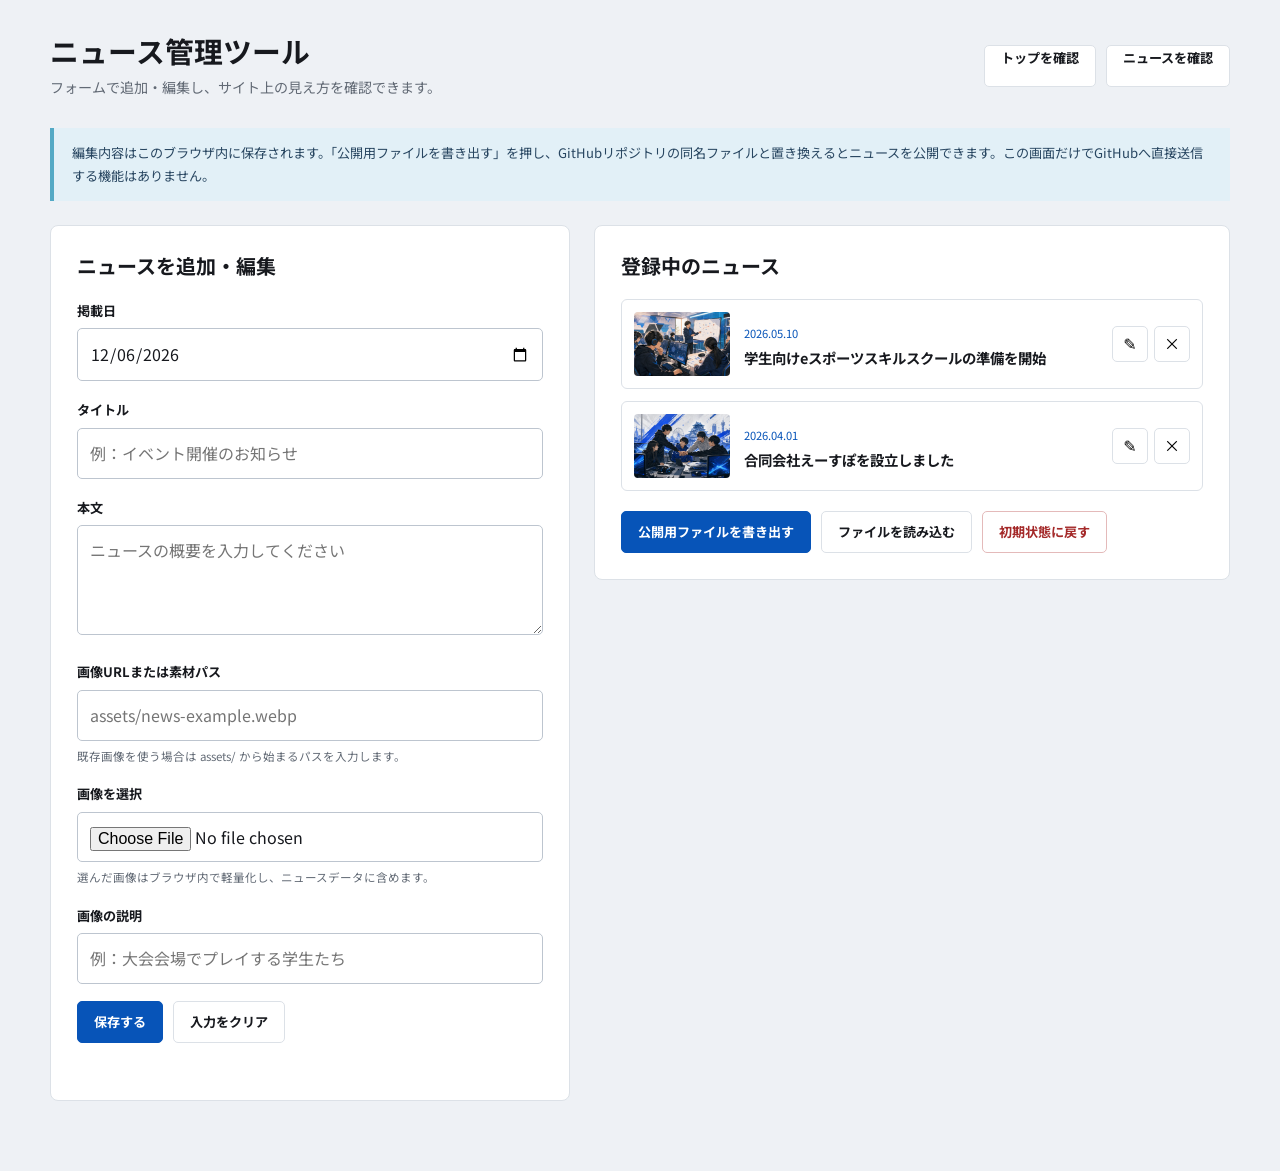
==== admin.html @ c369cc40 "Launch renewed responsive website" ====
<!doctype html>
<html lang="ja">
  <head>
    <meta charset="utf-8">
    <meta name="viewport" content="width=device-width, initial-scale=1">
    <meta name="robots" content="noindex,nofollow">
    <title>ニュース管理ツール | 合同会社えーすぽ</title>
    <link rel="icon" href="assets/logo.png" type="image/png">
    <link rel="preconnect" href="https://fonts.googleapis.com">
    <link rel="preconnect" href="https://fonts.gstatic.com" crossorigin>
    <link href="https://fonts.googleapis.com/css2?family=Noto+Sans+JP:wght@400;600;700;800&display=swap" rel="stylesheet">
    <link rel="stylesheet" href="styles.css">
  </head>
  <body class="admin-body">
    <main class="admin-shell">
      <header class="admin-topbar">
        <div class="admin-title">
          <h1>ニュース管理ツール</h1>
          <p>フォームで追加・編集し、サイト上の見え方を確認できます。</p>
        </div>
        <div class="admin-actions">
          <a class="admin-button" href="index.html" target="_blank" rel="noopener">トップを確認</a>
          <a class="admin-button" href="news.html" target="_blank" rel="noopener">ニュースを確認</a>
        </div>
      </header>

      <div class="admin-notice">
        編集内容はこのブラウザ内に保存されます。「公開用ファイルを書き出す」を押し、GitHubリポジトリの同名ファイルと置き換えるとニュースを公開できます。この画面だけでGitHubへ直接送信する機能はありません。
      </div>

      <div class="admin-grid">
        <section class="admin-panel" aria-labelledby="form-title">
          <h2 id="form-title">ニュースを追加・編集</h2>
          <form id="news-form">
            <input type="hidden" id="news-id">
            <div class="field">
              <label for="news-date">掲載日</label>
              <input type="date" id="news-date" required>
            </div>
            <div class="field">
              <label for="news-title">タイトル</label>
              <input type="text" id="news-title" maxlength="70" required placeholder="例：イベント開催のお知らせ">
            </div>
            <div class="field">
              <label for="news-summary">本文</label>
              <textarea id="news-summary" maxlength="260" required placeholder="ニュースの概要を入力してください"></textarea>
            </div>
            <div class="field">
              <label for="news-image">画像URLまたは素材パス</label>
              <input type="text" id="news-image" placeholder="assets/news-example.webp">
              <p class="field-help">既存画像を使う場合は assets/ から始まるパスを入力します。</p>
            </div>
            <div class="field">
              <label for="news-image-file">画像を選択</label>
              <input type="file" id="news-image-file" accept="image/jpeg,image/png,image/webp">
              <p class="field-help">選んだ画像はブラウザ内で軽量化し、ニュースデータに含めます。</p>
            </div>
            <div class="field">
              <label for="news-alt">画像の説明</label>
              <input type="text" id="news-alt" maxlength="100" placeholder="例：大会会場でプレイする学生たち">
            </div>
            <div class="admin-actions">
              <button class="admin-button primary" type="submit">保存する</button>
              <button class="admin-button" type="button" id="cancel-edit">入力をクリア</button>
            </div>
          </form>
          <p class="admin-status" id="admin-status" role="status"></p>
        </section>

        <section class="admin-panel" aria-labelledby="list-title">
          <h2 id="list-title">登録中のニュース</h2>
          <div class="editor-news-list" id="editor-news-list"></div>
          <div class="admin-actions" style="margin-top: 20px">
            <button class="admin-button primary" type="button" id="export-news">公開用ファイルを書き出す</button>
            <label class="admin-button" for="import-news" style="display:inline-flex;align-items:center">ファイルを読み込む</label>
            <input type="file" id="import-news" accept=".js,.json" hidden>
            <button class="admin-button danger" type="button" id="reset-news">初期状態に戻す</button>
          </div>
        </section>
      </div>
    </main>

    <script src="news-data.js"></script>
    <script src="admin.js"></script>
  </body>
</html>
---- styles.css ----
:root {
  --blue: #0754b8;
  --blue-dark: #063b7d;
  --cyan: #53a9c5;
  --ink: #17191e;
  --ink-soft: #343942;
  --vision: #343942;
  --vision-deep: #292d34;
  --vision-soft: #424852;
  --paper: #f7f8fa;
  --white: #ffffff;
  --muted: #626a75;
  --line: #dce1e7;
  --max: 1160px;
  --header-height: 58px;
}

* {
  box-sizing: border-box;
}

html {
  scroll-behavior: smooth;
  scroll-padding-top: calc(var(--header-height) + 18px);
  overflow-x: clip;
}

body {
  margin: 0;
  overflow-x: clip;
  background: var(--vision);
  color: var(--white);
  font-family: "Noto Sans JP", system-ui, sans-serif;
  font-size: 16px;
  font-weight: 400;
  letter-spacing: 0;
  line-height: 1.8;
}

img {
  display: block;
  max-width: 100%;
}

a {
  color: inherit;
  text-decoration: none;
}

button,
input,
textarea,
select {
  font: inherit;
}

h1,
h2,
h3,
p,
figure,
ol,
dl {
  margin-top: 0;
}

h1,
h2,
h3 {
  line-height: 1.35;
  text-wrap: balance;
  word-break: auto-phrase;
  overflow-wrap: anywhere;
}

.site-header {
  position: fixed;
  inset: 0 0 auto;
  z-index: 50;
  min-height: var(--header-height);
  background: rgba(18, 20, 25, 0.72);
  border-bottom: 1px solid rgba(255, 255, 255, 0.12);
  backdrop-filter: blur(14px);
  -webkit-backdrop-filter: blur(14px);
  transition: background 180ms ease, box-shadow 180ms ease;
}

.site-header.is-scrolled,
.site-header.is-compact {
  background: rgba(18, 20, 25, 0.94);
  box-shadow: 0 8px 30px rgba(0, 0, 0, 0.16);
}

.header-inner {
  width: min(var(--max), calc(100% - 40px));
  min-height: var(--header-height);
  display: flex;
  align-items: center;
  justify-content: space-between;
  gap: 28px;
  margin: 0 auto;
}

.brand {
  min-width: 0;
  display: inline-flex;
  align-items: center;
  gap: 10px;
  color: var(--white);
  font-size: 0.9rem;
  font-weight: 700;
  white-space: nowrap;
}

.brand img {
  width: 38px;
  height: 34px;
  object-fit: contain;
}

.nav {
  display: flex;
  align-items: center;
  gap: 24px;
  color: var(--white);
  font-size: 0.82rem;
  font-weight: 600;
}

.nav a {
  opacity: 0.88;
  transition: opacity 160ms ease, color 160ms ease;
}

.nav a:hover,
.nav a[aria-current="page"] {
  color: #a9d6ff;
  opacity: 1;
}

.nav-contact {
  padding: 6px 12px;
  background: var(--blue);
  border-radius: 5px;
}

.nav a.nav-contact:hover {
  color: var(--white);
  background: #1767c9;
}

.nav-toggle {
  display: none;
  width: 42px;
  height: 42px;
  padding: 9px;
  border: 0;
  background: transparent;
  cursor: pointer;
}

.nav-toggle span {
  display: block;
  width: 24px;
  height: 2px;
  margin: 5px 0;
  background: var(--white);
  transition: transform 160ms ease, opacity 160ms ease;
}

.hero {
  position: relative;
  min-height: min(760px, 86svh);
  display: grid;
  align-items: end;
  overflow: hidden;
  padding: calc(var(--header-height) + 64px) 20px 72px;
  color: var(--white);
  background: var(--ink);
}

.hero-media {
  position: absolute;
  inset: 0;
  background-image: url("assets/hero.png");
  background-position: center;
  background-size: cover;
  transform: scale(1.02) translateY(var(--hero-shift, 0));
  will-change: transform;
}

.hero::after {
  content: "";
  position: absolute;
  inset: 0;
  background: rgba(13, 16, 21, 0.64);
}

.hero-inner {
  position: relative;
  z-index: 1;
  width: min(var(--max), 100%);
  margin: 0 auto;
}

.eyebrow {
  margin-bottom: 14px;
  color: var(--cyan);
  font-size: 0.78rem;
  font-weight: 800;
  letter-spacing: 0.08em;
  text-transform: uppercase;
}

.hero .eyebrow {
  color: #a9d6ff;
}

.hero h1 {
  max-width: 12em;
  margin-bottom: 22px;
  font-size: 4rem;
  font-weight: 800;
  line-height: 1.22;
}

.hero-title-line {
  display: block;
}

.hero-title-line > span {
  display: inline-block;
}

.hero-lead {
  max-width: 670px;
  margin-bottom: 30px;
  color: rgba(255, 255, 255, 0.9);
  font-size: 1.12rem;
  font-weight: 600;
  line-height: 1.9;
}

.hero-actions {
  display: flex;
  flex-wrap: wrap;
  gap: 12px;
}

.button {
  min-height: 48px;
  display: inline-flex;
  align-items: center;
  justify-content: center;
  padding: 0 22px;
  border: 1px solid transparent;
  border-radius: 6px;
  font-size: 0.92rem;
  font-weight: 700;
  transition: transform 160ms ease, background 160ms ease, box-shadow 160ms ease;
}

.button:hover {
  transform: translateY(-2px);
  box-shadow: 0 10px 26px rgba(0, 0, 0, 0.18);
}

.button.primary {
  color: var(--white);
  background: var(--blue);
}

.button.primary:hover {
  background: #1767c9;
}

.button.secondary {
  color: var(--white);
  background: rgba(255, 255, 255, 0.06);
  border-color: rgba(255, 255, 255, 0.72);
}

.section {
  width: min(var(--max), calc(100% - 40px));
  margin: 0 auto;
  padding: 96px 0;
}

.section.inner {
  width: min(var(--max), calc(100% - 40px));
}

.section-heading {
  max-width: 720px;
  margin-bottom: 44px;
}

.section-heading h2,
.vision-section h2,
.contact-section h2,
.page-hero h1 {
  margin-bottom: 18px;
  font-size: 3rem;
  font-weight: 800;
}

.section-heading > p:last-child,
.page-hero p:last-child {
  margin-bottom: 0;
  color: rgba(255, 255, 255, 0.72);
  font-size: 1.02rem;
  line-height: 1.9;
}

.business-layout {
  display: grid;
  grid-template-columns: minmax(0, 1.2fr) minmax(300px, 0.8fr);
  gap: 28px;
}

.business-feature {
  min-height: 390px;
  display: flex;
  flex-direction: column;
  justify-content: flex-end;
  padding: 46px;
  color: var(--white);
  background: var(--blue-dark);
  border-radius: 8px;
}

.feature-number {
  margin-bottom: auto;
  color: #9fc8f6;
  font-size: 0.88rem;
  font-weight: 800;
}

.business-feature h3 {
  margin-bottom: 20px;
  font-size: 2.5rem;
  font-weight: 800;
}

.business-feature > p:last-child {
  max-width: 650px;
  margin-bottom: 0;
  color: rgba(255, 255, 255, 0.86);
  line-height: 1.9;
}

.outcome-list {
  display: grid;
  gap: 12px;
  margin: 0;
  padding: 0;
  list-style: none;
}

.outcome-list li {
  min-height: 116px;
  display: flex;
  flex-direction: column;
  justify-content: center;
  padding: 22px 26px;
  background: var(--vision-deep);
  border: 1px solid rgba(255, 255, 255, 0.13);
  border-left: 5px solid var(--cyan);
  border-radius: 6px;
}

.outcome-list span {
  color: var(--blue);
  font-size: 0.72rem;
  font-weight: 800;
  letter-spacing: 0.06em;
  text-transform: uppercase;
}

.outcome-list strong {
  font-size: 1.22rem;
}

.vision-section {
  color: var(--white);
  background: var(--vision-deep);
}

.vision-section .section {
  padding-top: 104px;
  padding-bottom: 104px;
}

.vision-section h2 {
  max-width: 900px;
}

.vision-section .inner > p:last-child {
  max-width: 820px;
  margin-bottom: 0;
  color: rgba(255, 255, 255, 0.82);
  font-size: 1.06rem;
  line-height: 2;
}

.representative-layout {
  display: grid;
  grid-template-columns: minmax(320px, 0.88fr) minmax(0, 1.12fr);
  align-items: center;
  gap: 72px;
}

.representative-photo {
  position: relative;
  aspect-ratio: 1;
  margin: 0;
  overflow: hidden;
  background: #e3e2dc;
  border-radius: 8px;
}

.representative-photo::after {
  content: "01";
  position: absolute;
  right: 14px;
  bottom: -18px;
  color: rgba(255, 255, 255, 0.55);
  font-size: 7rem;
  font-weight: 800;
  line-height: 1;
}

.representative-photo img {
  width: 100%;
  height: 100%;
  object-fit: cover;
}

.representative-copy .role {
  margin-bottom: 10px;
  color: var(--blue);
  font-size: 0.84rem;
  font-weight: 700;
}

.representative-copy h3 {
  margin-bottom: 26px;
  font-size: 2.7rem;
  font-weight: 800;
}

.representative-copy > p:last-child {
  max-width: 620px;
  margin-bottom: 0;
  color: rgba(255, 255, 255, 0.78);
  font-size: 1.03rem;
  line-height: 2;
}

.heading-row {
  max-width: none;
  display: flex;
  align-items: end;
  justify-content: space-between;
  gap: 24px;
}

.heading-row h2 {
  margin-bottom: 0;
}

.text-link {
  color: var(--blue);
  font-size: 0.9rem;
  font-weight: 700;
}

.text-link::after {
  content: " →";
}

.news-grid {
  display: grid;
  grid-template-columns: repeat(3, minmax(0, 1fr));
  gap: 22px;
}

.news-grid.archive {
  grid-template-columns: repeat(2, minmax(0, 1fr));
}

.news-card {
  min-width: 0;
  overflow: hidden;
  background: var(--vision-deep);
  border: 1px solid rgba(255, 255, 255, 0.13);
  border-radius: 8px;
  transition: transform 180ms ease, box-shadow 180ms ease;
}

.news-card:hover {
  transform: translateY(-4px);
  box-shadow: 0 18px 36px rgba(20, 35, 55, 0.11);
}

.news-image {
  aspect-ratio: 16 / 9;
  overflow: hidden;
  background: #e8ebef;
}

.news-image img {
  width: 100%;
  height: 100%;
  object-fit: cover;
  transition: transform 400ms ease;
}

.news-card:hover .news-image img {
  transform: scale(1.025);
}

.news-card-copy {
  padding: 22px;
}

.news-card time {
  color: var(--blue);
  font-size: 0.78rem;
  font-weight: 700;
}

.news-card h3 {
  margin: 8px 0 12px;
  font-size: 1.12rem;
  font-weight: 700;
  line-height: 1.65;
}

.news-card p {
  margin-bottom: 16px;
  color: rgba(255, 255, 255, 0.68);
  font-size: 0.88rem;
  line-height: 1.8;
}

.read-more {
  color: var(--blue);
  font-size: 0.8rem;
  font-weight: 700;
}

.company-section {
  background: var(--vision-deep);
}

.company-table {
  margin-bottom: 0;
  border-top: 1px solid rgba(255, 255, 255, 0.14);
}

.company-table > div {
  display: grid;
  grid-template-columns: 180px 1fr;
  gap: 30px;
  padding: 22px 0;
  border-bottom: 1px solid rgba(255, 255, 255, 0.14);
}

.company-table dt {
  color: var(--blue);
  font-size: 0.85rem;
  font-weight: 700;
}

.company-table dd {
  margin: 0;
  font-weight: 600;
}

.contact-section {
  color: var(--white);
  background: var(--vision-soft);
}

.contact-inner {
  display: flex;
  align-items: center;
  justify-content: space-between;
  gap: 42px;
  padding-top: 76px;
  padding-bottom: 76px;
}

.contact-section h2 {
  max-width: 760px;
  margin-bottom: 0;
  font-size: 2.4rem;
}

.footer {
  color: var(--white);
  background: #0d0f13;
  border-top: 1px solid rgba(255, 255, 255, 0.08);
}

.footer-inner {
  width: min(var(--max), calc(100% - 40px));
  min-height: 90px;
  display: flex;
  align-items: center;
  justify-content: space-between;
  gap: 20px;
  margin: 0 auto;
}

.footer p {
  margin: 0;
  color: rgba(255, 255, 255, 0.62);
  font-size: 0.72rem;
}

.page-hero {
  padding-top: var(--header-height);
  color: var(--white);
  background: var(--vision-deep);
}

.page-hero .section {
  padding-top: 92px;
  padding-bottom: 74px;
}

.page-hero h1 {
  margin-bottom: 14px;
}

.page-hero p:last-child {
  color: rgba(255, 255, 255, 0.76);
}

.news-archive {
  min-height: 50vh;
}

.empty-news {
  grid-column: 1 / -1;
  padding: 40px;
  color: rgba(255, 255, 255, 0.72);
  text-align: center;
  background: var(--vision-deep);
  border: 1px solid rgba(255, 255, 255, 0.13);
  border-radius: 8px;
}

.reveal {
  opacity: 0;
  transform: translate3d(-42px, 14px, 0);
  transition: opacity 680ms ease, transform 680ms cubic-bezier(.2, .72, .2, 1);
  will-change: opacity, transform;
}

.reveal.reveal-from-right {
  transform: translate3d(42px, 14px, 0);
}

.reveal.is-visible {
  opacity: 1;
  transform: none;
}

.desktop-only {
  display: initial;
}

/* News editor */
.admin-body {
  background: #eef1f5;
  color: var(--ink);
}

.admin-shell {
  width: min(1180px, calc(100% - 32px));
  margin: 0 auto;
  padding: 32px 0 70px;
}

.admin-topbar {
  display: flex;
  align-items: center;
  justify-content: space-between;
  gap: 20px;
  margin-bottom: 28px;
}

.admin-title h1 {
  margin-bottom: 4px;
  font-size: 1.8rem;
}

.admin-title p {
  margin-bottom: 0;
  color: var(--muted);
  font-size: 0.88rem;
}

.admin-grid {
  display: grid;
  grid-template-columns: minmax(0, 0.9fr) minmax(340px, 1.1fr);
  gap: 24px;
  align-items: start;
}

.admin-panel {
  padding: 26px;
  background: var(--white);
  border: 1px solid var(--line);
  border-radius: 8px;
}

.admin-panel h2 {
  margin-bottom: 20px;
  font-size: 1.25rem;
}

.field {
  margin-bottom: 17px;
}

.field label {
  display: block;
  margin-bottom: 6px;
  font-size: 0.82rem;
  font-weight: 700;
}

.field input,
.field textarea,
.field select {
  width: 100%;
  padding: 10px 12px;
  color: var(--ink);
  background: var(--white);
  border: 1px solid #bdc5cf;
  border-radius: 5px;
}

.field textarea {
  min-height: 110px;
  resize: vertical;
}

.field-help {
  margin: 6px 0 0;
  color: var(--muted);
  font-size: 0.72rem;
  line-height: 1.6;
}

.admin-actions {
  display: flex;
  flex-wrap: wrap;
  gap: 10px;
}

.admin-button {
  min-height: 42px;
  padding: 0 16px;
  border: 1px solid var(--line);
  border-radius: 5px;
  background: var(--white);
  color: var(--ink);
  font-size: 0.82rem;
  font-weight: 700;
  cursor: pointer;
}

.admin-button.primary {
  color: var(--white);
  background: var(--blue);
  border-color: var(--blue);
}

.admin-button.danger {
  color: #a42929;
  border-color: #e4baba;
}

.editor-news-list {
  display: grid;
  gap: 12px;
}

.editor-news-item {
  display: grid;
  grid-template-columns: 96px 1fr auto;
  gap: 14px;
  align-items: center;
  padding: 12px;
  border: 1px solid var(--line);
  border-radius: 6px;
}

.editor-news-item img {
  width: 96px;
  height: 64px;
  object-fit: cover;
  border-radius: 4px;
}

.editor-news-item h3 {
  margin: 2px 0;
  font-size: 0.9rem;
  line-height: 1.5;
}

.editor-news-item time {
  color: var(--blue);
  font-size: 0.7rem;
}

.editor-item-actions {
  display: flex;
  gap: 6px;
}

.editor-item-actions button {
  width: 36px;
  height: 36px;
  border: 1px solid var(--line);
  border-radius: 5px;
  background: var(--white);
  cursor: pointer;
}

.admin-notice {
  margin-bottom: 24px;
  padding: 14px 18px;
  color: #284661;
  background: #e2f0f7;
  border-left: 4px solid var(--cyan);
  font-size: 0.82rem;
  line-height: 1.7;
}

.admin-status {
  min-height: 1.5em;
  margin: 12px 0 0;
  color: var(--blue);
  font-size: 0.78rem;
  font-weight: 700;
}

@media (max-width: 980px) {
  .nav {
    gap: 14px;
  }

  .hero h1 {
    font-size: 3.3rem;
  }

  .news-grid {
    grid-template-columns: repeat(2, minmax(0, 1fr));
  }

  .representative-layout {
    gap: 44px;
  }

  .admin-grid {
    grid-template-columns: 1fr;
  }
}

@media (max-width: 780px) {
  :root {
    --header-height: 54px;
  }

  body {
    font-size: 15px;
    line-height: 1.85;
  }

  .header-inner {
    width: calc(100% - 28px);
  }

  .brand span {
    font-size: 0.78rem;
  }

  .brand img {
    width: 34px;
    height: 31px;
  }

  .nav-toggle {
    display: block;
  }

  .nav {
    position: absolute;
    top: 100%;
    left: 0;
    width: 100%;
    display: none;
    flex-direction: column;
    align-items: stretch;
    gap: 0;
    padding: 10px 18px 18px;
    background: rgba(18, 20, 25, 0.97);
  }

  .nav.is-open {
    display: flex;
  }

  .nav a {
    padding: 12px 4px;
    border-bottom: 1px solid rgba(255, 255, 255, 0.1);
  }

  .nav-contact {
    margin-top: 8px;
    text-align: center;
    border-bottom: 0 !important;
  }

  .hero {
    min-height: 690px;
    padding: calc(var(--header-height) + 50px) 18px 46px;
  }

  .hero-media {
    background-position: 58% center;
  }

  .hero h1 {
    max-width: 10.5em;
    margin-bottom: 18px;
    font-size: 2.55rem;
    line-height: 1.35;
  }

  .hero-lead {
    max-width: 34em;
    font-size: 1rem;
    font-weight: 600;
    line-height: 1.9;
  }

  .section,
  .section.inner {
    width: calc(100% - 32px);
    padding: 72px 0;
  }

  .section-heading {
    margin-bottom: 32px;
  }

  .section-heading h2,
  .vision-section h2,
  .page-hero h1 {
    font-size: 2.25rem;
  }

  .business-layout,
  .representative-layout,
  .news-grid,
  .news-grid.archive {
    grid-template-columns: 1fr;
  }

  .business-feature {
    min-height: 330px;
    padding: 30px 24px;
  }

  .business-feature h3 {
    font-size: 2rem;
  }

  .vision-section .section {
    padding-top: 78px;
    padding-bottom: 78px;
  }

  .representative-layout {
    gap: 34px;
  }

  .representative-copy h3 {
    font-size: 2.2rem;
  }

  .representative-copy > p:last-child {
    font-size: 0.98rem;
  }

  .heading-row {
    align-items: flex-end;
  }

  .company-table > div {
    grid-template-columns: 1fr;
    gap: 6px;
    padding: 18px 0;
  }

  .contact-inner {
    align-items: flex-start;
    flex-direction: column;
    gap: 26px;
  }

  .contact-section h2 {
    font-size: 2rem;
  }

  .footer-inner {
    min-height: 110px;
    align-items: flex-start;
    flex-direction: column;
    justify-content: center;
    gap: 10px;
  }

  .page-hero .section {
    padding-top: 74px;
    padding-bottom: 60px;
  }

  .desktop-only {
    display: none;
  }

  .reveal {
    transform: translate3d(-26px, 10px, 0);
  }

  .reveal.reveal-from-right {
    transform: translate3d(26px, 10px, 0);
  }

  .admin-topbar {
    align-items: flex-start;
    flex-direction: column;
  }

  .editor-news-item {
    grid-template-columns: 76px 1fr;
  }

  .editor-news-item img {
    width: 76px;
    height: 56px;
  }

  .editor-item-actions {
    grid-column: 1 / -1;
    justify-content: flex-end;
  }
}

@media (max-width: 420px) {
  .hero {
    min-height: 650px;
  }

  .hero h1 {
    font-size: 2.08rem;
  }

  .hero-actions {
    display: grid;
  }

  .button {
    width: 100%;
  }

  .section-heading h2,
  .vision-section h2,
  .page-hero h1 {
    font-size: 2rem;
  }

  .heading-row {
    align-items: flex-start;
    flex-direction: column;
  }

  .contact-section h2 {
    font-size: 1.72rem;
  }
}

@media (prefers-reduced-motion: reduce) {
  html {
    scroll-behavior: auto;
  }

  *,
  *::before,
  *::after {
    scroll-behavior: auto !important;
    transition-duration: 0.01ms !important;
  }

  .reveal {
    opacity: 1;
    transform: none;
  }
}
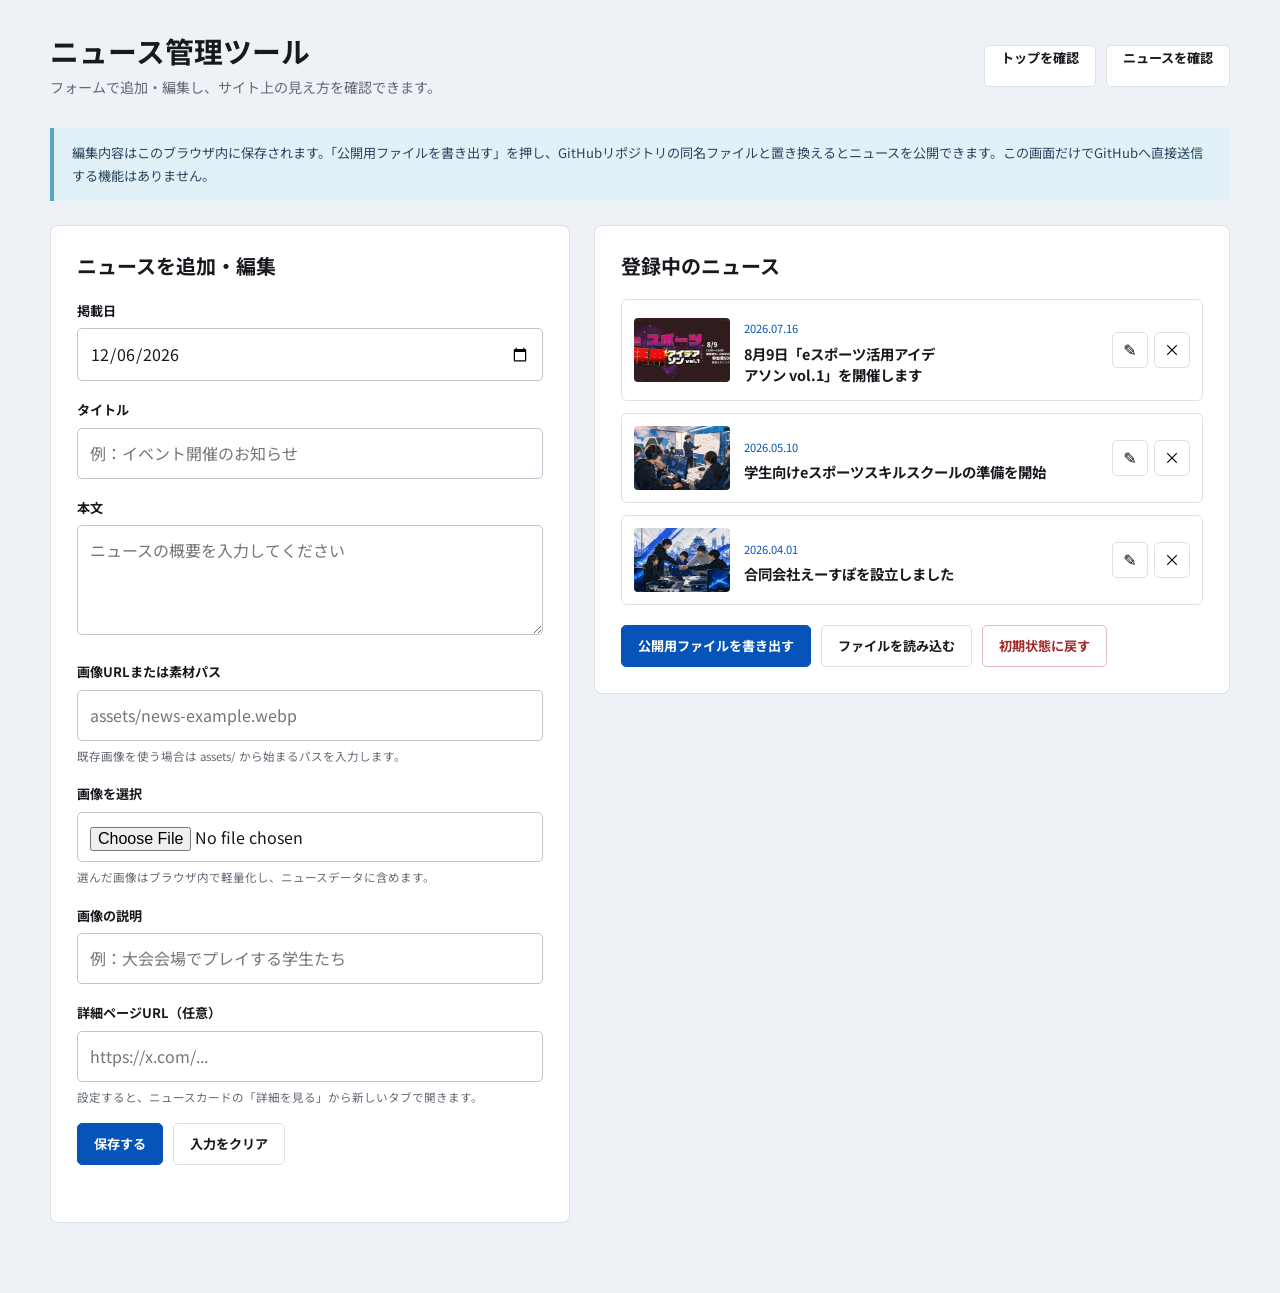
==== commit ec8e4275: "Publish August esports ideathon news" ====
--- a/admin.html
+++ b/admin.html
@@ -59,6 +59,11 @@
               <label for="news-alt">画像の説明</label>
               <input type="text" id="news-alt" maxlength="100" placeholder="例：大会会場でプレイする学生たち">
             </div>
+            <div class="field">
+              <label for="news-url">詳細ページURL（任意）</label>
+              <input type="url" id="news-url" placeholder="https://x.com/...">
+              <p class="field-help">設定すると、ニュースカードの「詳細を見る」から新しいタブで開きます。</p>
+            </div>
             <div class="admin-actions">
               <button class="admin-button primary" type="submit">保存する</button>
               <button class="admin-button" type="button" id="cancel-edit">入力をクリア</button>
--- a/styles.css
+++ b/styles.css
@@ -69,8 +69,21 @@
 h3 {
   line-height: 1.35;
   text-wrap: balance;
-  word-break: auto-phrase;
-  overflow-wrap: anywhere;
+  word-break: normal;
+  overflow-wrap: break-word;
+  line-break: strict;
+}
+
+p,
+dd {
+  text-wrap: pretty;
+  word-break: normal;
+  overflow-wrap: break-word;
+  line-break: strict;
+}
+
+.phrase-unit {
+  display: inline-block;
 }
 
 .site-header {
@@ -342,6 +355,10 @@
   font-weight: 800;
 }
 
+.business-feature h3 span {
+  display: inline-block;
+}
+
 .business-feature > p:last-child {
   max-width: 650px;
   margin-bottom: 0;
@@ -545,9 +562,17 @@
 }
 
 .read-more {
+  display: inline-flex;
   color: var(--blue);
   font-size: 0.8rem;
   font-weight: 700;
+}
+
+a.read-more:hover,
+a.read-more:focus-visible {
+  color: #80ddf5;
+  text-decoration: underline;
+  text-underline-offset: 4px;
 }
 
 .company-section {
@@ -654,19 +679,20 @@
 }
 
 .reveal {
+  --reveal-x: -42px;
   opacity: 0;
-  transform: translate3d(-42px, 14px, 0);
+  transform: translate3d(var(--reveal-x), 14px, 0);
   transition: opacity 680ms ease, transform 680ms cubic-bezier(.2, .72, .2, 1);
   will-change: opacity, transform;
 }
 
 .reveal.reveal-from-right {
-  transform: translate3d(42px, 14px, 0);
+  --reveal-x: 42px;
 }
 
 .reveal.is-visible {
   opacity: 1;
-  transform: none;
+  transform: translate3d(0, 0, 0);
 }
 
 .desktop-only {
@@ -1038,11 +1064,11 @@
   }
 
   .reveal {
-    transform: translate3d(-26px, 10px, 0);
+    --reveal-x: -26px;
   }
 
   .reveal.reveal-from-right {
-    transform: translate3d(26px, 10px, 0);
+    --reveal-x: 26px;
   }
 
   .admin-topbar {
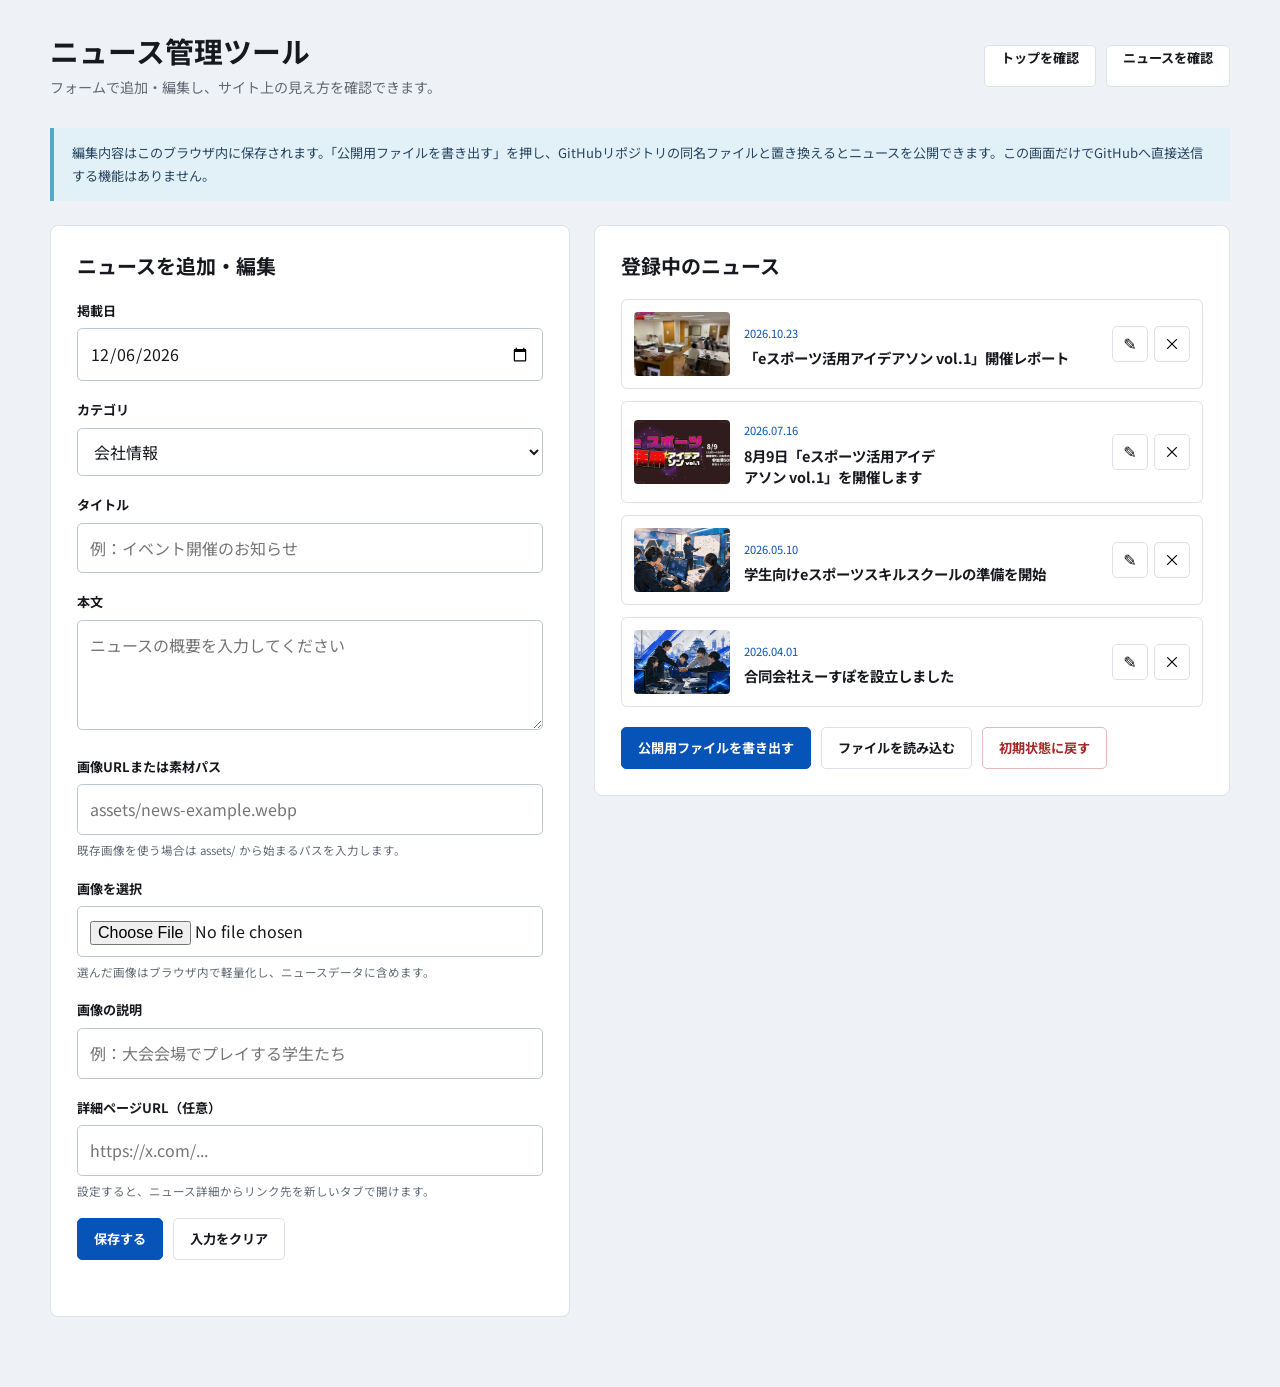
==== commit b651b438: "Launch black and blue redesign with ideathon report" ====
--- a/admin.html
+++ b/admin.html
@@ -9,7 +9,7 @@
     <link rel="preconnect" href="https://fonts.googleapis.com">
     <link rel="preconnect" href="https://fonts.gstatic.com" crossorigin>
     <link href="https://fonts.googleapis.com/css2?family=Noto+Sans+JP:wght@400;600;700;800&display=swap" rel="stylesheet">
-    <link rel="stylesheet" href="styles.css">
+    <link rel="stylesheet" href="admin-styles.css?v=20261023">
   </head>
   <body class="admin-body">
     <main class="admin-shell">
@@ -19,8 +19,8 @@
           <p>フォームで追加・編集し、サイト上の見え方を確認できます。</p>
         </div>
         <div class="admin-actions">
-          <a class="admin-button" href="index.html" target="_blank" rel="noopener">トップを確認</a>
-          <a class="admin-button" href="news.html" target="_blank" rel="noopener">ニュースを確認</a>
+          <a class="admin-button" href="index.html?preview=1" target="_blank" rel="noopener">トップを確認</a>
+          <a class="admin-button" href="news.html?preview=1" target="_blank" rel="noopener">ニュースを確認</a>
         </div>
       </header>
 
@@ -36,6 +36,10 @@
             <div class="field">
               <label for="news-date">掲載日</label>
               <input type="date" id="news-date" required>
+            </div>
+            <div class="field">
+              <label for="news-category">カテゴリ</label>
+              <select id="news-category"><option value="company">会社情報</option><option value="event">イベント</option><option value="school">スクール</option></select>
             </div>
             <div class="field">
               <label for="news-title">タイトル</label>
@@ -62,7 +66,7 @@
             <div class="field">
               <label for="news-url">詳細ページURL（任意）</label>
               <input type="url" id="news-url" placeholder="https://x.com/...">
-              <p class="field-help">設定すると、ニュースカードの「詳細を見る」から新しいタブで開きます。</p>
+              <p class="field-help">設定すると、ニュース詳細からリンク先を新しいタブで開けます。</p>
             </div>
             <div class="admin-actions">
               <button class="admin-button primary" type="submit">保存する</button>
@@ -85,7 +89,7 @@
       </div>
     </main>
 
-    <script src="news-data.js"></script>
-    <script src="admin.js"></script>
+    <script src="news-data.js?v=20261023"></script>
+    <script src="admin.js?v=20261023"></script>
   </body>
 </html>
--- a/admin-styles.css
+++ b/admin-styles.css
@@ -0,0 +1,1143 @@
+:root {
+  --blue: #0754b8;
+  --blue-dark: #063b7d;
+  --cyan: #53a9c5;
+  --ink: #17191e;
+  --ink-soft: #343942;
+  --vision: #343942;
+  --vision-deep: #292d34;
+  --vision-soft: #424852;
+  --paper: #f7f8fa;
+  --white: #ffffff;
+  --muted: #626a75;
+  --line: #dce1e7;
+  --max: 1160px;
+  --header-height: 58px;
+}
+
+* {
+  box-sizing: border-box;
+}
+
+html {
+  scroll-behavior: smooth;
+  scroll-padding-top: calc(var(--header-height) + 18px);
+  overflow-x: clip;
+}
+
+body {
+  margin: 0;
+  overflow-x: clip;
+  background: var(--vision);
+  color: var(--white);
+  font-family: "Noto Sans JP", system-ui, sans-serif;
+  font-size: 16px;
+  font-weight: 400;
+  letter-spacing: 0;
+  line-height: 1.8;
+}
+
+img {
+  display: block;
+  max-width: 100%;
+}
+
+a {
+  color: inherit;
+  text-decoration: none;
+}
+
+button,
+input,
+textarea,
+select {
+  font: inherit;
+}
+
+h1,
+h2,
+h3,
+p,
+figure,
+ol,
+dl {
+  margin-top: 0;
+}
+
+h1,
+h2,
+h3 {
+  line-height: 1.35;
+  text-wrap: balance;
+  word-break: normal;
+  overflow-wrap: break-word;
+  line-break: strict;
+}
+
+p,
+dd {
+  text-wrap: pretty;
+  word-break: normal;
+  overflow-wrap: break-word;
+  line-break: strict;
+}
+
+.phrase-unit {
+  display: inline-block;
+}
+
+.site-header {
+  position: fixed;
+  inset: 0 0 auto;
+  z-index: 50;
+  min-height: var(--header-height);
+  background: rgba(18, 20, 25, 0.72);
+  border-bottom: 1px solid rgba(255, 255, 255, 0.12);
+  backdrop-filter: blur(14px);
+  -webkit-backdrop-filter: blur(14px);
+  transition: background 180ms ease, box-shadow 180ms ease;
+}
+
+.site-header.is-scrolled,
+.site-header.is-compact {
+  background: rgba(18, 20, 25, 0.94);
+  box-shadow: 0 8px 30px rgba(0, 0, 0, 0.16);
+}
+
+.header-inner {
+  width: min(var(--max), calc(100% - 40px));
+  min-height: var(--header-height);
+  display: flex;
+  align-items: center;
+  justify-content: space-between;
+  gap: 28px;
+  margin: 0 auto;
+}
+
+.brand {
+  min-width: 0;
+  display: inline-flex;
+  align-items: center;
+  gap: 10px;
+  color: var(--white);
+  font-size: 0.9rem;
+  font-weight: 700;
+  white-space: nowrap;
+}
+
+.brand img {
+  width: 38px;
+  height: 34px;
+  object-fit: contain;
+}
+
+.nav {
+  display: flex;
+  align-items: center;
+  gap: 24px;
+  color: var(--white);
+  font-size: 0.82rem;
+  font-weight: 600;
+}
+
+.nav a {
+  opacity: 0.88;
+  transition: opacity 160ms ease, color 160ms ease;
+}
+
+.nav a:hover,
+.nav a[aria-current="page"] {
+  color: #a9d6ff;
+  opacity: 1;
+}
+
+.nav-contact {
+  padding: 6px 12px;
+  background: var(--blue);
+  border-radius: 5px;
+}
+
+.nav a.nav-contact:hover {
+  color: var(--white);
+  background: #1767c9;
+}
+
+.nav-toggle {
+  display: none;
+  width: 42px;
+  height: 42px;
+  padding: 9px;
+  border: 0;
+  background: transparent;
+  cursor: pointer;
+}
+
+.nav-toggle span {
+  display: block;
+  width: 24px;
+  height: 2px;
+  margin: 5px 0;
+  background: var(--white);
+  transition: transform 160ms ease, opacity 160ms ease;
+}
+
+.hero {
+  position: relative;
+  min-height: min(760px, 86svh);
+  display: grid;
+  align-items: end;
+  overflow: hidden;
+  padding: calc(var(--header-height) + 64px) 20px 72px;
+  color: var(--white);
+  background: var(--ink);
+}
+
+.hero-media {
+  position: absolute;
+  inset: 0;
+  background-image: url("assets/hero.png");
+  background-position: center;
+  background-size: cover;
+  transform: scale(1.02) translateY(var(--hero-shift, 0));
+  will-change: transform;
+}
+
+.hero::after {
+  content: "";
+  position: absolute;
+  inset: 0;
+  background: rgba(13, 16, 21, 0.64);
+}
+
+.hero-inner {
+  position: relative;
+  z-index: 1;
+  width: min(var(--max), 100%);
+  margin: 0 auto;
+}
+
+.eyebrow {
+  margin-bottom: 14px;
+  color: var(--cyan);
+  font-size: 0.78rem;
+  font-weight: 800;
+  letter-spacing: 0.08em;
+  text-transform: uppercase;
+}
+
+.hero .eyebrow {
+  color: #a9d6ff;
+}
+
+.hero h1 {
+  max-width: 12em;
+  margin-bottom: 22px;
+  font-size: 4rem;
+  font-weight: 800;
+  line-height: 1.22;
+}
+
+.hero-title-line {
+  display: block;
+}
+
+.hero-title-line > span {
+  display: inline-block;
+}
+
+.hero-lead {
+  max-width: 670px;
+  margin-bottom: 30px;
+  color: rgba(255, 255, 255, 0.9);
+  font-size: 1.12rem;
+  font-weight: 600;
+  line-height: 1.9;
+}
+
+.hero-actions {
+  display: flex;
+  flex-wrap: wrap;
+  gap: 12px;
+}
+
+.button {
+  min-height: 48px;
+  display: inline-flex;
+  align-items: center;
+  justify-content: center;
+  padding: 0 22px;
+  border: 1px solid transparent;
+  border-radius: 6px;
+  font-size: 0.92rem;
+  font-weight: 700;
+  transition: transform 160ms ease, background 160ms ease, box-shadow 160ms ease;
+}
+
+.button:hover {
+  transform: translateY(-2px);
+  box-shadow: 0 10px 26px rgba(0, 0, 0, 0.18);
+}
+
+.button.primary {
+  color: var(--white);
+  background: var(--blue);
+}
+
+.button.primary:hover {
+  background: #1767c9;
+}
+
+.button.secondary {
+  color: var(--white);
+  background: rgba(255, 255, 255, 0.06);
+  border-color: rgba(255, 255, 255, 0.72);
+}
+
+.section {
+  width: min(var(--max), calc(100% - 40px));
+  margin: 0 auto;
+  padding: 96px 0;
+}
+
+.section.inner {
+  width: min(var(--max), calc(100% - 40px));
+}
+
+.section-heading {
+  max-width: 720px;
+  margin-bottom: 44px;
+}
+
+.section-heading h2,
+.vision-section h2,
+.contact-section h2,
+.page-hero h1 {
+  margin-bottom: 18px;
+  font-size: 3rem;
+  font-weight: 800;
+}
+
+.section-heading > p:last-child,
+.page-hero p:last-child {
+  margin-bottom: 0;
+  color: rgba(255, 255, 255, 0.72);
+  font-size: 1.02rem;
+  line-height: 1.9;
+}
+
+.business-layout {
+  display: grid;
+  grid-template-columns: minmax(0, 1.2fr) minmax(300px, 0.8fr);
+  gap: 28px;
+}
+
+.business-feature {
+  min-height: 390px;
+  display: flex;
+  flex-direction: column;
+  justify-content: flex-end;
+  padding: 46px;
+  color: var(--white);
+  background: var(--blue-dark);
+  border-radius: 8px;
+}
+
+.feature-number {
+  margin-bottom: auto;
+  color: #9fc8f6;
+  font-size: 0.88rem;
+  font-weight: 800;
+}
+
+.business-feature h3 {
+  margin-bottom: 20px;
+  font-size: 2.5rem;
+  font-weight: 800;
+}
+
+.business-feature h3 span {
+  display: inline-block;
+}
+
+.business-feature > p:last-child {
+  max-width: 650px;
+  margin-bottom: 0;
+  color: rgba(255, 255, 255, 0.86);
+  line-height: 1.9;
+}
+
+.outcome-list {
+  display: grid;
+  gap: 12px;
+  margin: 0;
+  padding: 0;
+  list-style: none;
+}
+
+.outcome-list li {
+  min-height: 116px;
+  display: flex;
+  flex-direction: column;
+  justify-content: center;
+  padding: 22px 26px;
+  background: var(--vision-deep);
+  border: 1px solid rgba(255, 255, 255, 0.13);
+  border-left: 5px solid var(--cyan);
+  border-radius: 6px;
+}
+
+.outcome-list span {
+  color: var(--blue);
+  font-size: 0.72rem;
+  font-weight: 800;
+  letter-spacing: 0.06em;
+  text-transform: uppercase;
+}
+
+.outcome-list strong {
+  font-size: 1.22rem;
+}
+
+.vision-section {
+  color: var(--white);
+  background: var(--vision-deep);
+}
+
+.vision-section .section {
+  padding-top: 104px;
+  padding-bottom: 104px;
+}
+
+.vision-section h2 {
+  max-width: 900px;
+}
+
+.vision-section .inner > p:last-child {
+  max-width: 820px;
+  margin-bottom: 0;
+  color: rgba(255, 255, 255, 0.82);
+  font-size: 1.06rem;
+  line-height: 2;
+}
+
+.representative-layout {
+  display: grid;
+  grid-template-columns: minmax(320px, 0.88fr) minmax(0, 1.12fr);
+  align-items: center;
+  gap: 72px;
+}
+
+.representative-photo {
+  position: relative;
+  aspect-ratio: 1;
+  margin: 0;
+  overflow: hidden;
+  background: #e3e2dc;
+  border-radius: 8px;
+}
+
+.representative-photo::after {
+  content: "01";
+  position: absolute;
+  right: 14px;
+  bottom: -18px;
+  color: rgba(255, 255, 255, 0.55);
+  font-size: 7rem;
+  font-weight: 800;
+  line-height: 1;
+}
+
+.representative-photo img {
+  width: 100%;
+  height: 100%;
+  object-fit: cover;
+}
+
+.representative-copy .role {
+  margin-bottom: 10px;
+  color: var(--blue);
+  font-size: 0.84rem;
+  font-weight: 700;
+}
+
+.representative-copy h3 {
+  margin-bottom: 26px;
+  font-size: 2.7rem;
+  font-weight: 800;
+}
+
+.representative-copy > p:last-child {
+  max-width: 620px;
+  margin-bottom: 0;
+  color: rgba(255, 255, 255, 0.78);
+  font-size: 1.03rem;
+  line-height: 2;
+}
+
+.heading-row {
+  max-width: none;
+  display: flex;
+  align-items: end;
+  justify-content: space-between;
+  gap: 24px;
+}
+
+.heading-row h2 {
+  margin-bottom: 0;
+}
+
+.text-link {
+  color: var(--blue);
+  font-size: 0.9rem;
+  font-weight: 700;
+}
+
+.text-link::after {
+  content: " →";
+}
+
+.news-grid {
+  display: grid;
+  grid-template-columns: repeat(3, minmax(0, 1fr));
+  gap: 22px;
+}
+
+.news-grid.archive {
+  grid-template-columns: repeat(2, minmax(0, 1fr));
+}
+
+.news-card {
+  min-width: 0;
+  overflow: hidden;
+  background: var(--vision-deep);
+  border: 1px solid rgba(255, 255, 255, 0.13);
+  border-radius: 8px;
+  transition: transform 180ms ease, box-shadow 180ms ease;
+}
+
+.news-card:hover {
+  transform: translateY(-4px);
+  box-shadow: 0 18px 36px rgba(20, 35, 55, 0.11);
+}
+
+.news-image {
+  aspect-ratio: 16 / 9;
+  overflow: hidden;
+  background: #e8ebef;
+}
+
+.news-image img {
+  width: 100%;
+  height: 100%;
+  object-fit: cover;
+  transition: transform 400ms ease;
+}
+
+.news-card:hover .news-image img {
+  transform: scale(1.025);
+}
+
+.news-card-copy {
+  padding: 22px;
+}
+
+.news-card time {
+  color: var(--blue);
+  font-size: 0.78rem;
+  font-weight: 700;
+}
+
+.news-card h3 {
+  margin: 8px 0 12px;
+  font-size: 1.12rem;
+  font-weight: 700;
+  line-height: 1.65;
+}
+
+.news-card p {
+  margin-bottom: 16px;
+  color: rgba(255, 255, 255, 0.68);
+  font-size: 0.88rem;
+  line-height: 1.8;
+}
+
+.read-more {
+  display: inline-flex;
+  color: var(--blue);
+  font-size: 0.8rem;
+  font-weight: 700;
+}
+
+a.read-more:hover,
+a.read-more:focus-visible {
+  color: #80ddf5;
+  text-decoration: underline;
+  text-underline-offset: 4px;
+}
+
+.company-section {
+  background: var(--vision-deep);
+}
+
+.company-table {
+  margin-bottom: 0;
+  border-top: 1px solid rgba(255, 255, 255, 0.14);
+}
+
+.company-table > div {
+  display: grid;
+  grid-template-columns: 180px 1fr;
+  gap: 30px;
+  padding: 22px 0;
+  border-bottom: 1px solid rgba(255, 255, 255, 0.14);
+}
+
+.company-table dt {
+  color: var(--blue);
+  font-size: 0.85rem;
+  font-weight: 700;
+}
+
+.company-table dd {
+  margin: 0;
+  font-weight: 600;
+}
+
+.contact-section {
+  color: var(--white);
+  background: var(--vision-soft);
+}
+
+.contact-inner {
+  display: flex;
+  align-items: center;
+  justify-content: space-between;
+  gap: 42px;
+  padding-top: 76px;
+  padding-bottom: 76px;
+}
+
+.contact-section h2 {
+  max-width: 760px;
+  margin-bottom: 0;
+  font-size: 2.4rem;
+}
+
+.footer {
+  color: var(--white);
+  background: #0d0f13;
+  border-top: 1px solid rgba(255, 255, 255, 0.08);
+}
+
+.footer-inner {
+  width: min(var(--max), calc(100% - 40px));
+  min-height: 90px;
+  display: flex;
+  align-items: center;
+  justify-content: space-between;
+  gap: 20px;
+  margin: 0 auto;
+}
+
+.footer p {
+  margin: 0;
+  color: rgba(255, 255, 255, 0.62);
+  font-size: 0.72rem;
+}
+
+.page-hero {
+  padding-top: var(--header-height);
+  color: var(--white);
+  background: var(--vision-deep);
+}
+
+.page-hero .section {
+  padding-top: 92px;
+  padding-bottom: 74px;
+}
+
+.page-hero h1 {
+  margin-bottom: 14px;
+}
+
+.page-hero p:last-child {
+  color: rgba(255, 255, 255, 0.76);
+}
+
+.news-archive {
+  min-height: 50vh;
+}
+
+.empty-news {
+  grid-column: 1 / -1;
+  padding: 40px;
+  color: rgba(255, 255, 255, 0.72);
+  text-align: center;
+  background: var(--vision-deep);
+  border: 1px solid rgba(255, 255, 255, 0.13);
+  border-radius: 8px;
+}
+
+.reveal {
+  --reveal-x: -42px;
+  opacity: 0;
+  transform: translate3d(var(--reveal-x), 14px, 0);
+  transition: opacity 680ms ease, transform 680ms cubic-bezier(.2, .72, .2, 1);
+  will-change: opacity, transform;
+}
+
+.reveal.reveal-from-right {
+  --reveal-x: 42px;
+}
+
+.reveal.is-visible {
+  opacity: 1;
+  transform: translate3d(0, 0, 0);
+}
+
+.desktop-only {
+  display: initial;
+}
+
+/* News editor */
+.admin-body {
+  background: #eef1f5;
+  color: var(--ink);
+}
+
+.admin-shell {
+  width: min(1180px, calc(100% - 32px));
+  margin: 0 auto;
+  padding: 32px 0 70px;
+}
+
+.admin-topbar {
+  display: flex;
+  align-items: center;
+  justify-content: space-between;
+  gap: 20px;
+  margin-bottom: 28px;
+}
+
+.admin-title h1 {
+  margin-bottom: 4px;
+  font-size: 1.8rem;
+}
+
+.admin-title p {
+  margin-bottom: 0;
+  color: var(--muted);
+  font-size: 0.88rem;
+}
+
+.admin-grid {
+  display: grid;
+  grid-template-columns: minmax(0, 0.9fr) minmax(340px, 1.1fr);
+  gap: 24px;
+  align-items: start;
+}
+
+.admin-panel {
+  padding: 26px;
+  background: var(--white);
+  border: 1px solid var(--line);
+  border-radius: 8px;
+}
+
+.admin-panel h2 {
+  margin-bottom: 20px;
+  font-size: 1.25rem;
+}
+
+.field {
+  margin-bottom: 17px;
+}
+
+.field label {
+  display: block;
+  margin-bottom: 6px;
+  font-size: 0.82rem;
+  font-weight: 700;
+}
+
+.field input,
+.field textarea,
+.field select {
+  width: 100%;
+  padding: 10px 12px;
+  color: var(--ink);
+  background: var(--white);
+  border: 1px solid #bdc5cf;
+  border-radius: 5px;
+}
+
+.field textarea {
+  min-height: 110px;
+  resize: vertical;
+}
+
+.field-help {
+  margin: 6px 0 0;
+  color: var(--muted);
+  font-size: 0.72rem;
+  line-height: 1.6;
+}
+
+.admin-actions {
+  display: flex;
+  flex-wrap: wrap;
+  gap: 10px;
+}
+
+.admin-button {
+  min-height: 42px;
+  padding: 0 16px;
+  border: 1px solid var(--line);
+  border-radius: 5px;
+  background: var(--white);
+  color: var(--ink);
+  font-size: 0.82rem;
+  font-weight: 700;
+  cursor: pointer;
+}
+
+.admin-button.primary {
+  color: var(--white);
+  background: var(--blue);
+  border-color: var(--blue);
+}
+
+.admin-button.danger {
+  color: #a42929;
+  border-color: #e4baba;
+}
+
+.editor-news-list {
+  display: grid;
+  gap: 12px;
+}
+
+.editor-news-item {
+  display: grid;
+  grid-template-columns: 96px 1fr auto;
+  gap: 14px;
+  align-items: center;
+  padding: 12px;
+  border: 1px solid var(--line);
+  border-radius: 6px;
+}
+
+.editor-news-item img {
+  width: 96px;
+  height: 64px;
+  object-fit: cover;
+  border-radius: 4px;
+}
+
+.editor-news-item h3 {
+  margin: 2px 0;
+  font-size: 0.9rem;
+  line-height: 1.5;
+}
+
+.editor-news-item time {
+  color: var(--blue);
+  font-size: 0.7rem;
+}
+
+.editor-item-actions {
+  display: flex;
+  gap: 6px;
+}
+
+.editor-item-actions button {
+  width: 36px;
+  height: 36px;
+  border: 1px solid var(--line);
+  border-radius: 5px;
+  background: var(--white);
+  cursor: pointer;
+}
+
+.admin-notice {
+  margin-bottom: 24px;
+  padding: 14px 18px;
+  color: #284661;
+  background: #e2f0f7;
+  border-left: 4px solid var(--cyan);
+  font-size: 0.82rem;
+  line-height: 1.7;
+}
+
+.admin-status {
+  min-height: 1.5em;
+  margin: 12px 0 0;
+  color: var(--blue);
+  font-size: 0.78rem;
+  font-weight: 700;
+}
+
+@media (max-width: 980px) {
+  .nav {
+    gap: 14px;
+  }
+
+  .hero h1 {
+    font-size: 3.3rem;
+  }
+
+  .news-grid {
+    grid-template-columns: repeat(2, minmax(0, 1fr));
+  }
+
+  .representative-layout {
+    gap: 44px;
+  }
+
+  .admin-grid {
+    grid-template-columns: 1fr;
+  }
+}
+
+@media (max-width: 780px) {
+  :root {
+    --header-height: 54px;
+  }
+
+  body {
+    font-size: 15px;
+    line-height: 1.85;
+  }
+
+  .header-inner {
+    width: calc(100% - 28px);
+  }
+
+  .brand span {
+    font-size: 0.78rem;
+  }
+
+  .brand img {
+    width: 34px;
+    height: 31px;
+  }
+
+  .nav-toggle {
+    display: block;
+  }
+
+  .nav {
+    position: absolute;
+    top: 100%;
+    left: 0;
+    width: 100%;
+    display: none;
+    flex-direction: column;
+    align-items: stretch;
+    gap: 0;
+    padding: 10px 18px 18px;
+    background: rgba(18, 20, 25, 0.97);
+  }
+
+  .nav.is-open {
+    display: flex;
+  }
+
+  .nav a {
+    padding: 12px 4px;
+    border-bottom: 1px solid rgba(255, 255, 255, 0.1);
+  }
+
+  .nav-contact {
+    margin-top: 8px;
+    text-align: center;
+    border-bottom: 0 !important;
+  }
+
+  .hero {
+    min-height: 690px;
+    padding: calc(var(--header-height) + 50px) 18px 46px;
+  }
+
+  .hero-media {
+    background-position: 58% center;
+  }
+
+  .hero h1 {
+    max-width: 10.5em;
+    margin-bottom: 18px;
+    font-size: 2.55rem;
+    line-height: 1.35;
+  }
+
+  .hero-lead {
+    max-width: 34em;
+    font-size: 1rem;
+    font-weight: 600;
+    line-height: 1.9;
+  }
+
+  .section,
+  .section.inner {
+    width: calc(100% - 32px);
+    padding: 72px 0;
+  }
+
+  .section-heading {
+    margin-bottom: 32px;
+  }
+
+  .section-heading h2,
+  .vision-section h2,
+  .page-hero h1 {
+    font-size: 2.25rem;
+  }
+
+  .business-layout,
+  .representative-layout,
+  .news-grid,
+  .news-grid.archive {
+    grid-template-columns: 1fr;
+  }
+
+  .business-feature {
+    min-height: 330px;
+    padding: 30px 24px;
+  }
+
+  .business-feature h3 {
+    font-size: 2rem;
+  }
+
+  .vision-section .section {
+    padding-top: 78px;
+    padding-bottom: 78px;
+  }
+
+  .representative-layout {
+    gap: 34px;
+  }
+
+  .representative-copy h3 {
+    font-size: 2.2rem;
+  }
+
+  .representative-copy > p:last-child {
+    font-size: 0.98rem;
+  }
+
+  .heading-row {
+    align-items: flex-end;
+  }
+
+  .company-table > div {
+    grid-template-columns: 1fr;
+    gap: 6px;
+    padding: 18px 0;
+  }
+
+  .contact-inner {
+    align-items: flex-start;
+    flex-direction: column;
+    gap: 26px;
+  }
+
+  .contact-section h2 {
+    font-size: 2rem;
+  }
+
+  .footer-inner {
+    min-height: 110px;
+    align-items: flex-start;
+    flex-direction: column;
+    justify-content: center;
+    gap: 10px;
+  }
+
+  .page-hero .section {
+    padding-top: 74px;
+    padding-bottom: 60px;
+  }
+
+  .desktop-only {
+    display: none;
+  }
+
+  .reveal {
+    --reveal-x: -26px;
+  }
+
+  .reveal.reveal-from-right {
+    --reveal-x: 26px;
+  }
+
+  .admin-topbar {
+    align-items: flex-start;
+    flex-direction: column;
+  }
+
+  .editor-news-item {
+    grid-template-columns: 76px 1fr;
+  }
+
+  .editor-news-item img {
+    width: 76px;
+    height: 56px;
+  }
+
+  .editor-item-actions {
+    grid-column: 1 / -1;
+    justify-content: flex-end;
+  }
+}
+
+@media (max-width: 420px) {
+  .hero {
+    min-height: 650px;
+  }
+
+  .hero h1 {
+    font-size: 2.08rem;
+  }
+
+  .hero-actions {
+    display: grid;
+  }
+
+  .button {
+    width: 100%;
+  }
+
+  .section-heading h2,
+  .vision-section h2,
+  .page-hero h1 {
+    font-size: 2rem;
+  }
+
+  .heading-row {
+    align-items: flex-start;
+    flex-direction: column;
+  }
+
+  .contact-section h2 {
+    font-size: 1.72rem;
+  }
+}
+
+@media (prefers-reduced-motion: reduce) {
+  html {
+    scroll-behavior: auto;
+  }
+
+  *,
+  *::before,
+  *::after {
+    scroll-behavior: auto !important;
+    transition-duration: 0.01ms !important;
+  }
+
+  .reveal {
+    opacity: 1;
+    transform: none;
+  }
+}
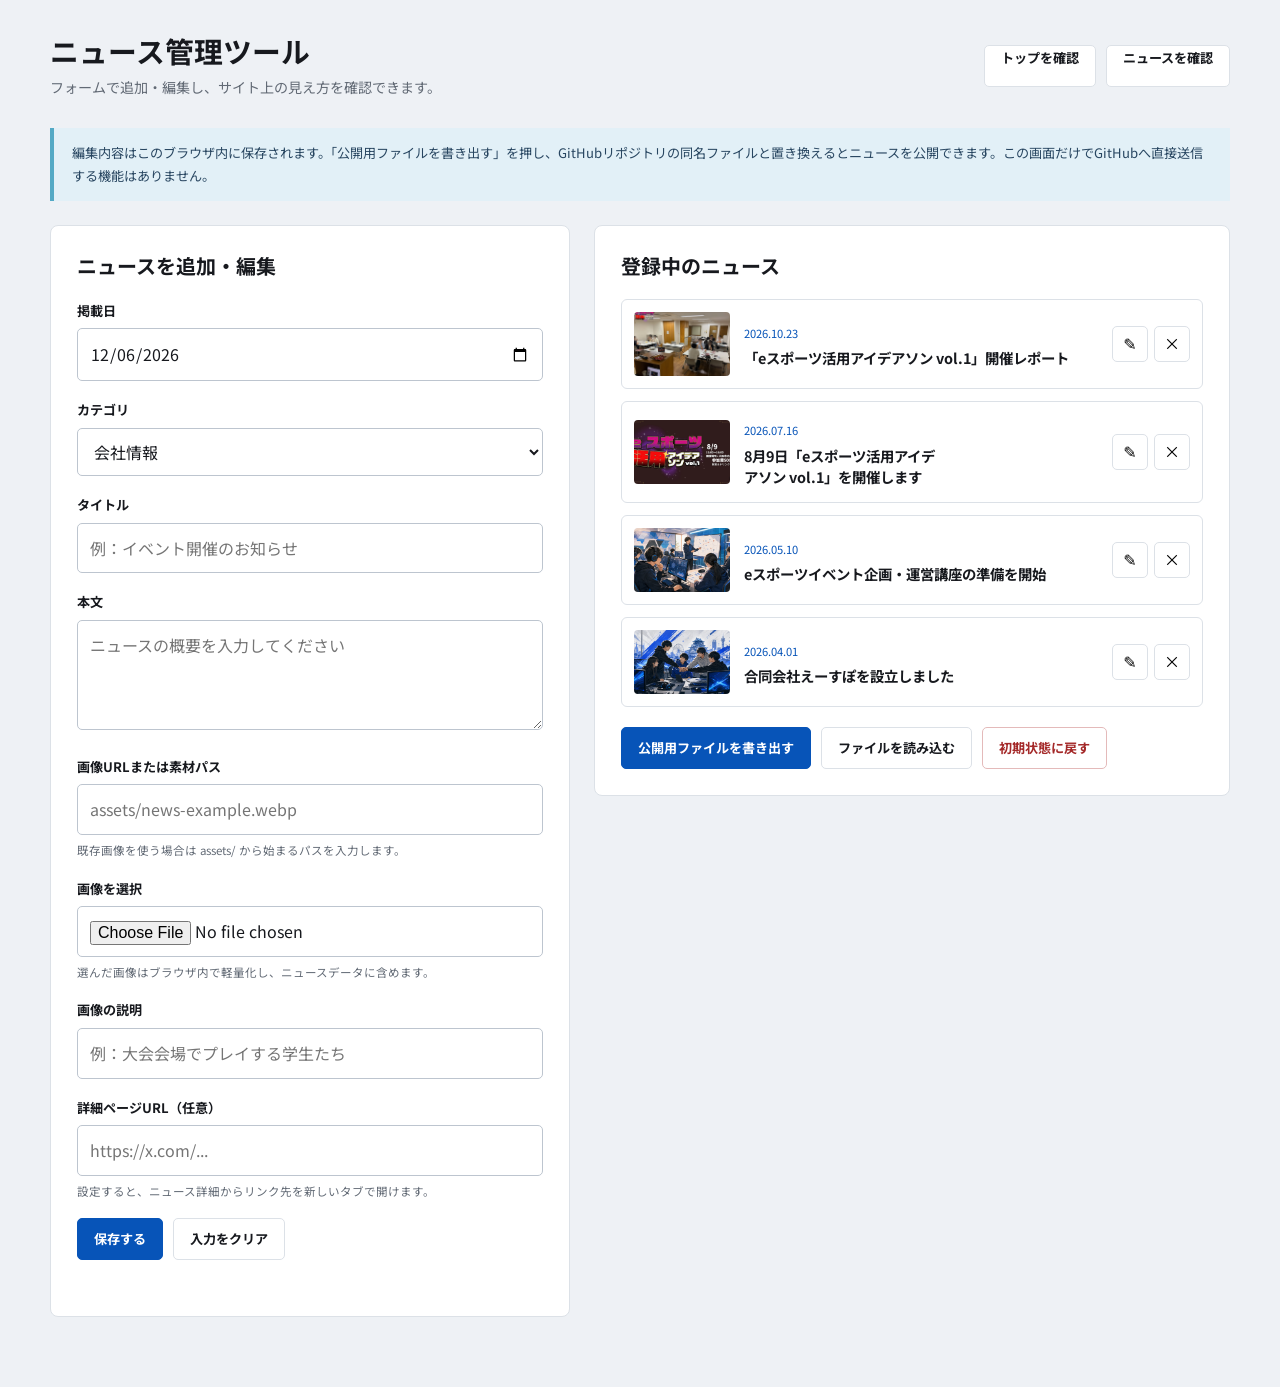
==== commit 0969f14e: "Correct academy description and update representative portrait" ====
--- a/admin.html
+++ b/admin.html
@@ -89,7 +89,7 @@
       </div>
     </main>
 
-    <script src="news-data.js?v=20261023"></script>
+    <script src="news-data.js?v=20261103"></script>
     <script src="admin.js?v=20261023"></script>
   </body>
 </html>
